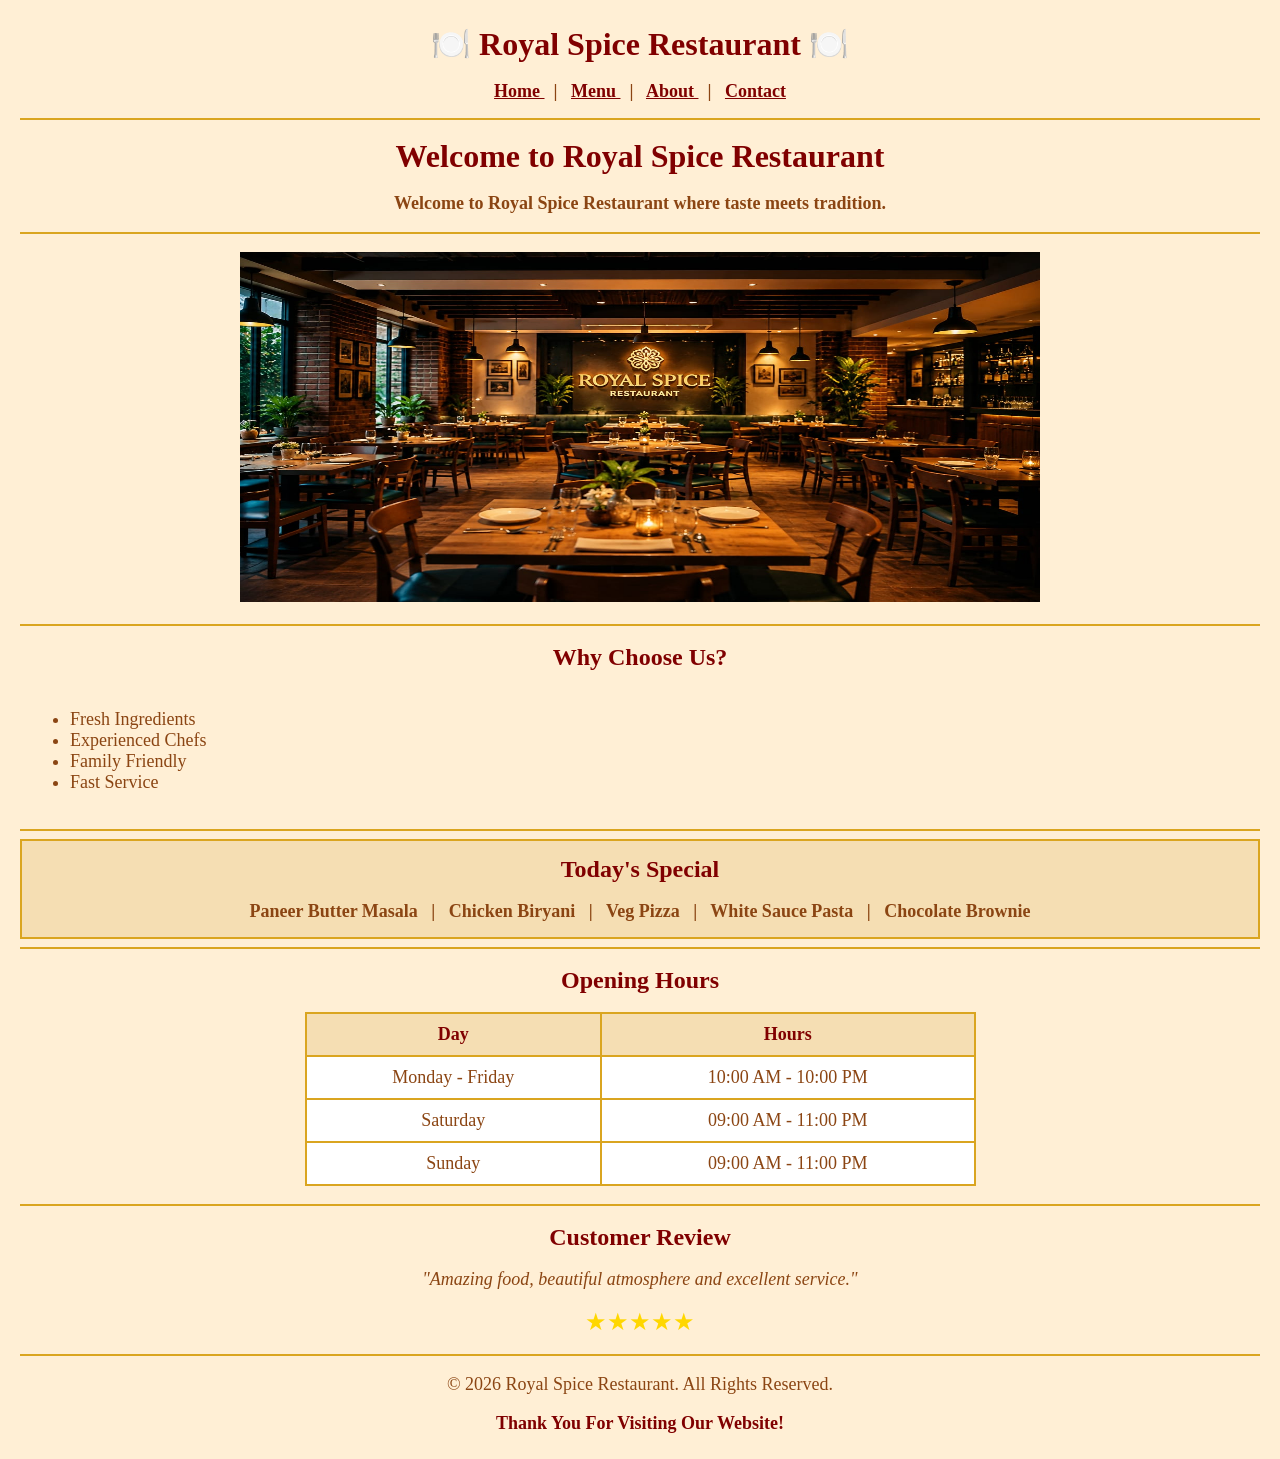
==== index.html @ e7db4981 "Completed the Website Using HTML only" ====
<!doctype html>
<html lang="en">

<head>
    <meta charset="UTF-8" />
    <meta name="viewport" content="width=device-width, initial-scale=1.0" />
    <title>Royal Spice Restaurant | Home</title>
</head>

<body bgcolor="papayawhip" text="saddlebrown" link="maroon" vlink="darkred" alink="gold" leftmargin="20" topmargin="15">

    <!-- HEADER -->
    <header>
        <table width="100%" cellpadding="10" cellspacing="0" border="0">
            <tr>
                <td align="center">
                    <font face="Georgia" size="6" color="maroon">
                        <b> 🍽️ Royal Spice Restaurant 🍽️ </b>
                    </font>
                </td>
            </tr>
        </table>
    </header>

    <!-- NAVBAR -->
    <nav>
        <table width="100%" cellpadding="8" cellspacing="0" border="0">
            <tr>
                <td align="center">
                    <font face="Georgia" size="4">
                        <b>
                            <a href="index.html"> Home </a>&nbsp; | &nbsp;
                            <a href="menu.html"> Menu </a>&nbsp; | &nbsp;
                            <a href="about.html"> About </a>&nbsp; | &nbsp;
                            <a href="contact.html"> Contact </a>
                        </b>
                    </font>
                </td>
            </tr>
        </table>
    </nav>

    <hr color="goldenrod" size="2" />

    <main>
        <!-- WELCOME SECTION -->
        <section>
            <table width="100%" cellpadding="10" cellspacing="0" border="0">
                <tr>
                    <td align="center">
                        <font face="Georgia" size="6" color="maroon">
                            <b> Welcome to Royal Spice Restaurant </b>
                        </font>

                        <br /><br />

                        <font face="Georgia" size="4" color="saddlebrown">
                            <b> Welcome to Royal Spice Restaurant where taste meets tradition. </b>
                        </font>
                    </td>
                </tr>
            </table>
        </section>

        <hr color="goldenrod" size="2" />

        <!-- RESTAURANT IMAGE -->
        <section>
            <table width="100%" cellpadding="10" cellspacing="0" border="0">
                <tr>
                    <td align="center">
                        <img src="images/Restaurant.jpg.jpeg" alt="Royal Spice Restaurant Interior" width="800"
                            height="350" />
                    </td>
                </tr>
            </table>
        </section>

        <hr color="goldenrod" size="2" />

        <!-- WHY CHOOSE US SECTION -->
        <section>
            <table width="100%" cellpadding="10" cellspacing="0" border="0">
                <tr>
                    <td align="center">
                        <font face="Georgia" size="5" color="maroon">
                            <b> Why Choose Us? </b>
                        </font>
                    </td>
                </tr>

                <tr>
                    <td align="center">
                        <font face="Georgia" size="4" color="saddlebrown">
                            <ul align="left">
                                <li>Fresh Ingredients</li>
                                <li>Experienced Chefs</li>
                                <li>Family Friendly</li>
                                <li>Fast Service</li>
                            </ul>
                        </font>
                    </td>
                </tr>
            </table>
        </section>

        <hr color="goldenrod" size="2" />

        <!-- TODAY'S SPECIAL SECTION -->
        <section>
            <table bgcolor="wheat" bordercolor="goldenrod" width="100%" cellpadding="15" cellspacing="0" border="1">
                <tr>
                    <td align="center">
                        <font face="Georgia" size="5" color="maroon">
                            <b> Today's Special </b>
                        </font>
                        <br /><br />
                        <font face="Georgia" size="4" color="saddlebrown">
                            <b>
                                Paneer Butter Masala &nbsp; | &nbsp;
                                Chicken Biryani &nbsp; | &nbsp;
                                Veg Pizza &nbsp; | &nbsp;
                                White Sauce Pasta &nbsp; | &nbsp;
                                Chocolate Brownie
                            </b>
                        </font>
                    </td>
                </tr>
            </table>
        </section>

        <hr color="goldenrod" size="2" />

        <!-- OPENING HOURS SECTION -->
        <section>
            <table width="100%" cellpadding="10" cellspacing="0" border="0">
                <tr>
                    <td align="center">
                        <font face="Georgia" size="5" color="maroon">
                            <b> Opening Hours </b>
                        </font>

                        <br /><br />

                        <table width="55%" border="1" cellpadding="10" cellspacing="0" align="center"
                            bordercolor="goldenrod" bgcolor="white">
                            <tr bgcolor="wheat">
                                <th>
                                    <font face="Georgia" size="4" color="maroon"> Day </font>
                                </th>
                                <th>
                                    <font face="Georgia" size="4" color="maroon"> Hours </font>
                                </th>
                            </tr>

                            <tr>
                                <td align="center">
                                    <font face="Georgia" size="4" color="saddlebrown"> Monday - Friday </font>
                                </td>
                                <td align="center">
                                    <font face="Georgia" size="4" color="saddlebrown"> 10:00 AM - 10:00 PM </font>
                                </td>
                            </tr>

                            <tr>
                                <td align="center">
                                    <font face="Georgia" size="4" color="saddlebrown"> Saturday </font>
                                </td>
                                <td align="center">
                                    <font face="Georgia" size="4" color="saddlebrown"> 09:00 AM - 11:00 PM </font>
                                </td>
                            </tr>

                            <tr>
                                <td align="center">
                                    <font face="Georgia" size="4" color="saddlebrown"> Sunday </font>
                                </td>
                                <td align="center">
                                    <font face="Georgia" size="4" color="saddlebrown"> 09:00 AM - 11:00 PM </font>
                                </td>
                            </tr>
                        </table>
                    </td>
                </tr>
            </table>
        </section>

        <hr color="goldenrod" size="2" />

        <!-- CUSTOMER REVIEW SECTION -->
        <section>
            <table width="100%" cellpadding="10" cellspacing="0" border="0">
                <tr>
                    <td align="center">
                        <font face="Georgia" size="5" color="maroon">
                            <b> Customer Review </b>
                        </font>

                        <br /><br />

                        <font face="Georgia" size="4" color="saddlebrown">
                            <i> "Amazing food, beautiful atmosphere and excellent service." </i>
                        </font>

                        <br /><br />

                        <font size="5" color="gold"> ★★★★★ </font>
                    </td>
                </tr>
            </table>
        </section>
    </main>

    <hr color="goldenrod" size="2" />

    <!-- FOOTER -->
    <footer>
        <table width="100%" cellpadding="10" cellspacing="0" border="0">
            <tr>
                <td align="center">
                    <font face="Georgia" size="4" color="saddlebrown">
                        © 2026 Royal Spice Restaurant. All Rights Reserved.
                    </font>

                    <br /><br />

                    <font face="Georgia" size="4" color="maroon">
                        <b> Thank You For Visiting Our Website! </b>
                    </font>
                </td>
            </tr>
        </table>
    </footer>
</body>

</html>
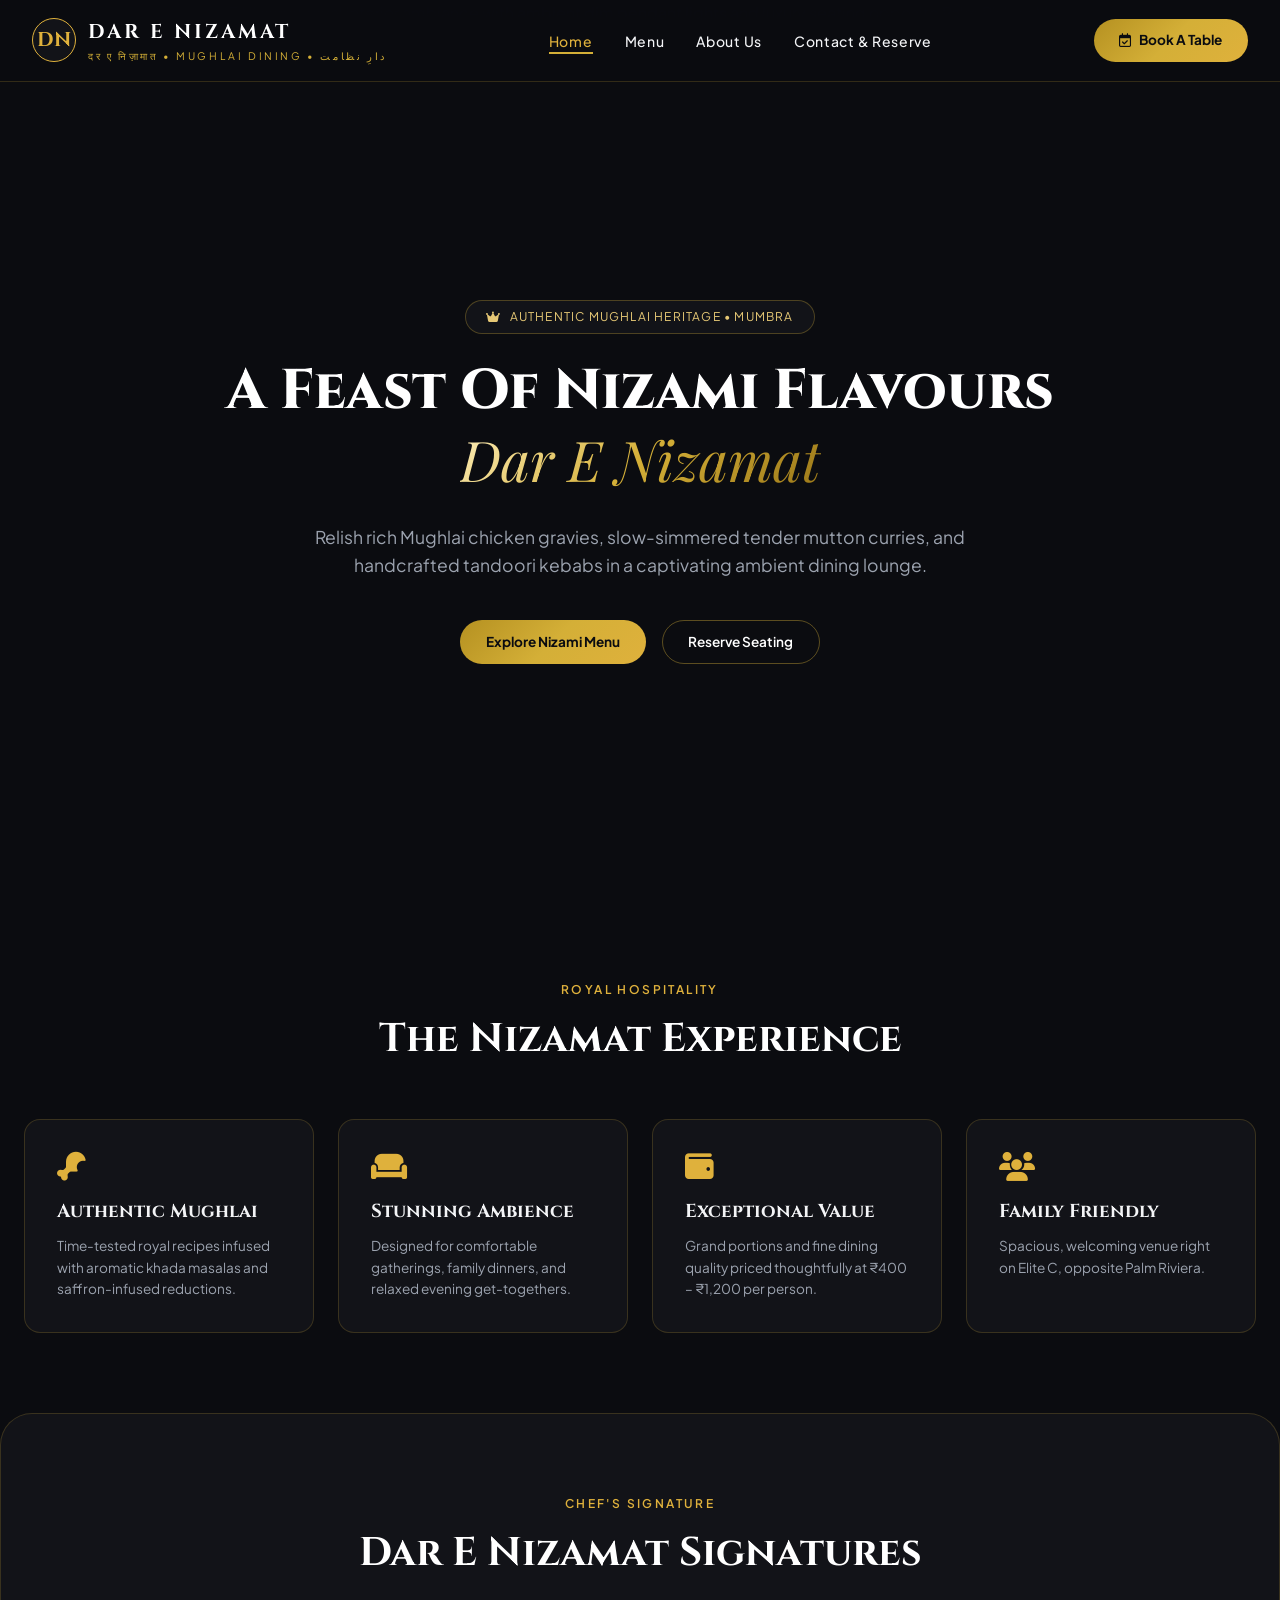
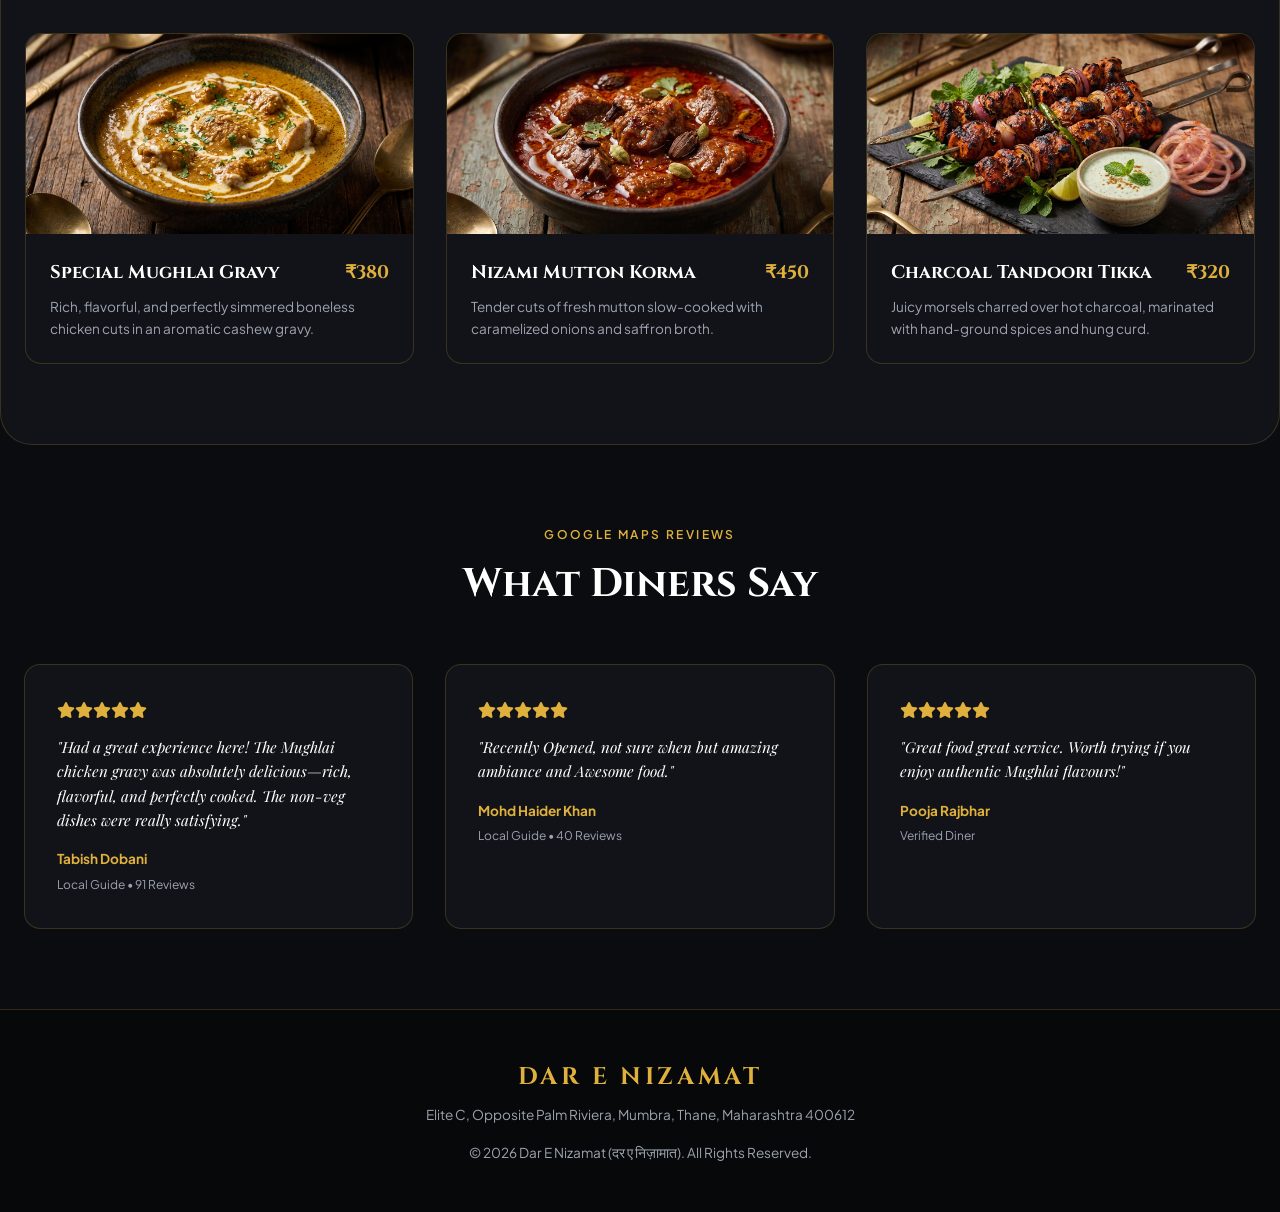
==== commit 0d769255: "Added CSS and Updated all the html codes" ====
--- a/index.html
+++ b/index.html
@@ -1,236 +1,216 @@
-<!doctype html>
+<!DOCTYPE html>
 <html lang="en">
 
 <head>
-    <meta charset="UTF-8" />
-    <meta name="viewport" content="width=device-width, initial-scale=1.0" />
-    <title>Royal Spice Restaurant | Home</title>
+    <meta charset="UTF-8">
+    <meta name="viewport" content="width=device-width, initial-scale=1.0">
+    <title>Dar E Nizamat | Authentic Mughlai Dining & Lounge</title>
+
+    <!-- Google Fonts -->
+    <link rel="preconnect" href="https://fonts.googleapis.com">
+    <link rel="preconnect" href="https://fonts.gstatic.com" crossorigin>
+    <link
+        href="https://fonts.googleapis.com/css2?family=Cinzel:wght@400;600;700;800&family=Playfair+Display:ital,wght@0,400;0,600;0,700;1,400&family=Plus+Jakarta+Sans:wght@300;400;500;600;700&display=swap"
+        rel="stylesheet">
+
+    <!-- FontAwesome Icons -->
+    <link rel="stylesheet" href="https://cdnjs.cloudflare.com/ajax/libs/font-awesome/6.5.1/css/all.min.css">
+
+    <!-- Custom CSS -->
+    <link rel="stylesheet" href="style.css">
 </head>
 
-<body bgcolor="papayawhip" text="saddlebrown" link="maroon" vlink="darkred" alink="gold" leftmargin="20" topmargin="15">
-
-    <!-- HEADER -->
-    <header>
-        <table width="100%" cellpadding="10" cellspacing="0" border="0">
-            <tr>
-                <td align="center">
-                    <font face="Georgia" size="6" color="maroon">
-                        <b> 🍽️ Royal Spice Restaurant 🍽️ </b>
-                    </font>
-                </td>
-            </tr>
-        </table>
+<body>
+
+    <!-- Header Navigation -->
+    <header class="navbar">
+        <div class="nav-container">
+            <a href="index.html" class="brand-logo">
+                <div class="logo-badge">DN</div>
+                <div class="brand-text">
+                    <h1>DAR E NIZAMAT</h1>
+                    <span>दर ए निज़ामात • Mughlai Dining • دارِ نظامت</span>
+                </div>
+            </a>
+            <ul class="nav-links">
+                <li><a href="index.html" class="active">Home</a></li>
+                <li><a href="menu.html">Menu</a></li>
+                <li><a href="about.html">About Us</a></li>
+                <li><a href="contact.html">Contact & Reserve</a></li>
+            </ul>
+            <div class="nav-cta">
+                <a href="contact.html" class="btn-gold"><i class="fa-regular fa-calendar-check"></i> Book A Table</a>
+            </div>
+        </div>
     </header>
 
-    <!-- NAVBAR -->
-    <nav>
-        <table width="100%" cellpadding="8" cellspacing="0" border="0">
-            <tr>
-                <td align="center">
-                    <font face="Georgia" size="4">
-                        <b>
-                            <a href="index.html"> Home </a>&nbsp; | &nbsp;
-                            <a href="menu.html"> Menu </a>&nbsp; | &nbsp;
-                            <a href="about.html"> About </a>&nbsp; | &nbsp;
-                            <a href="contact.html"> Contact </a>
-                        </b>
-                    </font>
-                </td>
-            </tr>
-        </table>
-    </nav>
-
-    <hr color="goldenrod" size="2" />
-
-    <main>
-        <!-- WELCOME SECTION -->
-        <section>
-            <table width="100%" cellpadding="10" cellspacing="0" border="0">
-                <tr>
-                    <td align="center">
-                        <font face="Georgia" size="6" color="maroon">
-                            <b> Welcome to Royal Spice Restaurant </b>
-                        </font>
-
-                        <br /><br />
-
-                        <font face="Georgia" size="4" color="saddlebrown">
-                            <b> Welcome to Royal Spice Restaurant where taste meets tradition. </b>
-                        </font>
-                    </td>
-                </tr>
-            </table>
-        </section>
-
-        <hr color="goldenrod" size="2" />
-
-        <!-- RESTAURANT IMAGE -->
-        <section>
-            <table width="100%" cellpadding="10" cellspacing="0" border="0">
-                <tr>
-                    <td align="center">
-                        <img src="images/Restaurant.jpg.jpeg" alt="Royal Spice Restaurant Interior" width="800"
-                            height="350" />
-                    </td>
-                </tr>
-            </table>
-        </section>
-
-        <hr color="goldenrod" size="2" />
-
-        <!-- WHY CHOOSE US SECTION -->
-        <section>
-            <table width="100%" cellpadding="10" cellspacing="0" border="0">
-                <tr>
-                    <td align="center">
-                        <font face="Georgia" size="5" color="maroon">
-                            <b> Why Choose Us? </b>
-                        </font>
-                    </td>
-                </tr>
-
-                <tr>
-                    <td align="center">
-                        <font face="Georgia" size="4" color="saddlebrown">
-                            <ul align="left">
-                                <li>Fresh Ingredients</li>
-                                <li>Experienced Chefs</li>
-                                <li>Family Friendly</li>
-                                <li>Fast Service</li>
-                            </ul>
-                        </font>
-                    </td>
-                </tr>
-            </table>
-        </section>
-
-        <hr color="goldenrod" size="2" />
-
-        <!-- TODAY'S SPECIAL SECTION -->
-        <section>
-            <table bgcolor="wheat" bordercolor="goldenrod" width="100%" cellpadding="15" cellspacing="0" border="1">
-                <tr>
-                    <td align="center">
-                        <font face="Georgia" size="5" color="maroon">
-                            <b> Today's Special </b>
-                        </font>
-                        <br /><br />
-                        <font face="Georgia" size="4" color="saddlebrown">
-                            <b>
-                                Paneer Butter Masala &nbsp; | &nbsp;
-                                Chicken Biryani &nbsp; | &nbsp;
-                                Veg Pizza &nbsp; | &nbsp;
-                                White Sauce Pasta &nbsp; | &nbsp;
-                                Chocolate Brownie
-                            </b>
-                        </font>
-                    </td>
-                </tr>
-            </table>
-        </section>
-
-        <hr color="goldenrod" size="2" />
-
-        <!-- OPENING HOURS SECTION -->
-        <section>
-            <table width="100%" cellpadding="10" cellspacing="0" border="0">
-                <tr>
-                    <td align="center">
-                        <font face="Georgia" size="5" color="maroon">
-                            <b> Opening Hours </b>
-                        </font>
-
-                        <br /><br />
-
-                        <table width="55%" border="1" cellpadding="10" cellspacing="0" align="center"
-                            bordercolor="goldenrod" bgcolor="white">
-                            <tr bgcolor="wheat">
-                                <th>
-                                    <font face="Georgia" size="4" color="maroon"> Day </font>
-                                </th>
-                                <th>
-                                    <font face="Georgia" size="4" color="maroon"> Hours </font>
-                                </th>
-                            </tr>
-
-                            <tr>
-                                <td align="center">
-                                    <font face="Georgia" size="4" color="saddlebrown"> Monday - Friday </font>
-                                </td>
-                                <td align="center">
-                                    <font face="Georgia" size="4" color="saddlebrown"> 10:00 AM - 10:00 PM </font>
-                                </td>
-                            </tr>
-
-                            <tr>
-                                <td align="center">
-                                    <font face="Georgia" size="4" color="saddlebrown"> Saturday </font>
-                                </td>
-                                <td align="center">
-                                    <font face="Georgia" size="4" color="saddlebrown"> 09:00 AM - 11:00 PM </font>
-                                </td>
-                            </tr>
-
-                            <tr>
-                                <td align="center">
-                                    <font face="Georgia" size="4" color="saddlebrown"> Sunday </font>
-                                </td>
-                                <td align="center">
-                                    <font face="Georgia" size="4" color="saddlebrown"> 09:00 AM - 11:00 PM </font>
-                                </td>
-                            </tr>
-                        </table>
-                    </td>
-                </tr>
-            </table>
-        </section>
-
-        <hr color="goldenrod" size="2" />
-
-        <!-- CUSTOMER REVIEW SECTION -->
-        <section>
-            <table width="100%" cellpadding="10" cellspacing="0" border="0">
-                <tr>
-                    <td align="center">
-                        <font face="Georgia" size="5" color="maroon">
-                            <b> Customer Review </b>
-                        </font>
-
-                        <br /><br />
-
-                        <font face="Georgia" size="4" color="saddlebrown">
-                            <i> "Amazing food, beautiful atmosphere and excellent service." </i>
-                        </font>
-
-                        <br /><br />
-
-                        <font size="5" color="gold"> ★★★★★ </font>
-                    </td>
-                </tr>
-            </table>
-        </section>
-    </main>
-
-    <hr color="goldenrod" size="2" />
-
-    <!-- FOOTER -->
+    <!-- Hero Section -->
+    <section class="hero">
+        <img src="https://images.unsplash.com/photo-1517248135467-4c7edcad34c4?q=80&w=1920"
+            alt="Dar E Nizamat royal interior ambiance with ambient dim pendant lights and luxury seating opposite Palm Riviera Mumbra"
+            class="hero-bg">
+        <div class="hero-overlay"></div>
+        <div class="hero-content">
+            <div class="hero-badge">
+                <i class="fa-solid fa-crown"></i> Authentic Mughlai Heritage • Mumbra
+            </div>
+            <h1 class="hero-title">A Feast Of Nizami Flavours <br><span class="gold-gradient-text font-serif-italic">Dar
+                    E Nizamat</span></h1>
+            <p class="hero-subtitle">Relish rich Mughlai chicken gravies, slow-simmered tender mutton curries, and
+                handcrafted tandoori kebabs in a captivating ambient dining lounge.</p>
+            <div class="hero-cta-group">
+                <a href="menu.html" class="btn-gold">Explore Nizami Menu</a>
+                <a href="contact.html" class="btn-outline">Reserve Seating</a>
+            </div>
+        </div>
+    </section>
+
+    <!-- Why Choose Us -->
+    <section class="section">
+        <div class="section-title-wrap">
+            <span class="section-tag">Royal Hospitality</span>
+            <h2 class="section-heading">The Nizamat Experience</h2>
+        </div>
+        <div class="grid-4">
+            <div class="glass-card">
+                <i class="fa-solid fa-drumstick-bite"
+                    style="color: #dfb13c; font-size: 1.8rem; margin-bottom: 1rem;"></i>
+                <h3 style="font-family: 'Cinzel', serif; margin-bottom: 0.5rem;">Authentic Mughlai</h3>
+                <p style="color: #9ca3af; font-size: 0.85rem;">Time-tested royal recipes infused with aromatic khada
+                    masalas and saffron-infused reductions.</p>
+            </div>
+            <div class="glass-card">
+                <i class="fa-solid fa-couch" style="color: #dfb13c; font-size: 1.8rem; margin-bottom: 1rem;"></i>
+                <h3 style="font-family: 'Cinzel', serif; margin-bottom: 0.5rem;">Stunning Ambience</h3>
+                <p style="color: #9ca3af; font-size: 0.85rem;">Designed for comfortable gatherings, family dinners, and
+                    relaxed evening get-togethers.</p>
+            </div>
+            <div class="glass-card">
+                <i class="fa-solid fa-wallet" style="color: #dfb13c; font-size: 1.8rem; margin-bottom: 1rem;"></i>
+                <h3 style="font-family: 'Cinzel', serif; margin-bottom: 0.5rem;">Exceptional Value</h3>
+                <p style="color: #9ca3af; font-size: 0.85rem;">Grand portions and fine dining quality priced
+                    thoughtfully at ₹400 – ₹1,200 per person.</p>
+            </div>
+            <div class="glass-card">
+                <i class="fa-solid fa-users" style="color: #dfb13c; font-size: 1.8rem; margin-bottom: 1rem;"></i>
+                <h3 style="font-family: 'Cinzel', serif; margin-bottom: 0.5rem;">Family Friendly</h3>
+                <p style="color: #9ca3af; font-size: 0.85rem;">Spacious, welcoming venue right on Elite C, opposite Palm
+                    Riviera.</p>
+            </div>
+        </div>
+    </section>
+
+    <!-- Specials / Signature Mughlai -->
+    <section class="section" style="background: #121318; border-radius: 2rem; border: 1px solid rgba(212,175,55,0.2);">
+        <div class="section-title-wrap">
+            <span class="section-tag">Chef's Signature</span>
+            <h2 class="section-heading">Dar E Nizamat Signatures</h2>
+        </div>
+        <div class="grid-3">
+            <div class="menu-card">
+                <div class="menu-img-wrap">
+                    <img src="images/MughalaiGravy.png"
+                        alt="Nizami Mughlai chicken gravy cooked in thick velvety spiced cashew sauce garnished with coriander and cream swirls">
+                </div>
+                <div class="menu-content">
+                    <div class="menu-header">
+                        <h4 class="dish-title">Special Mughlai Gravy</h4>
+                        <span class="dish-price">₹380</span>
+                    </div>
+                    <p class="dish-desc">Rich, flavorful, and perfectly simmered boneless chicken cuts in an aromatic
+                        cashew gravy.</p>
+                </div>
+            </div>
+            <div class="menu-card">
+                <div class="menu-img-wrap">
+                    <img src="images/NizamiMuttonKorma.png"
+                        alt="Slow-braised Mutton Rogan Josh simmering in rich red spiced gravy with fragrant whole cloves and cardamom">
+                </div>
+                <div class="menu-content">
+                    <div class="menu-header">
+                        <h4 class="dish-title">Nizami Mutton Korma</h4>
+                        <span class="dish-price">₹450</span>
+                    </div>
+                    <p class="dish-desc">Tender cuts of fresh mutton slow-cooked with caramelized onions and saffron
+                        broth.</p>
+                </div>
+            </div>
+            <div class="menu-card">
+                <div class="menu-img-wrap">
+                    <img src="images/CHarCoalChickenTikka.png"
+                        alt="Smoked tandoori chicken tikka skewers char-grilled on coal embers with mint dip and sliced lime onions">
+                </div>
+                <div class="menu-content">
+                    <div class="menu-header">
+                        <h4 class="dish-title">Charcoal Tandoori Tikka</h4>
+                        <span class="dish-price">₹320</span>
+                    </div>
+                    <p class="dish-desc">Juicy morsels charred over hot charcoal, marinated with hand-ground spices and
+                        hung curd.</p>
+                </div>
+            </div>
+        </div>
+    </section>
+
+    <!-- Real Google Reviews Section -->
+    <section class="section">
+        <div class="section-title-wrap">
+            <span class="section-tag">Google Maps Reviews</span>
+            <h2 class="section-heading">What Diners Say</h2>
+        </div>
+        <div class="grid-3">
+            <div class="glass-card">
+                <div style="color: #dfb13c; margin-bottom: 0.75rem;">
+                    <i class="fa-solid fa-star"></i><i class="fa-solid fa-star"></i><i class="fa-solid fa-star"></i><i
+                        class="fa-solid fa-star"></i><i class="fa-solid fa-star"></i>
+                </div>
+                <blockquote
+                    style="font-family: 'Playfair Display', serif; font-style: italic; color: #ffffff; font-size: 0.95rem; margin-bottom: 1rem;">
+                    "Had a great experience here! The Mughlai chicken gravy was absolutely delicious—rich, flavorful,
+                    and perfectly cooked. The non-veg dishes were really satisfying."
+                </blockquote>
+                <strong style="color: #dfb13c; font-size: 0.85rem; display: block;">Tabish Dobani</strong>
+                <span style="color: #9ca3af; font-size: 0.75rem;">Local Guide • 91 Reviews</span>
+            </div>
+
+            <div class="glass-card">
+                <div style="color: #dfb13c; margin-bottom: 0.75rem;">
+                    <i class="fa-solid fa-star"></i><i class="fa-solid fa-star"></i><i class="fa-solid fa-star"></i><i
+                        class="fa-solid fa-star"></i><i class="fa-solid fa-star"></i>
+                </div>
+                <blockquote
+                    style="font-family: 'Playfair Display', serif; font-style: italic; color: #ffffff; font-size: 0.95rem; margin-bottom: 1rem;">
+                    "Recently Opened, not sure when but amazing ambiance and Awesome food."
+                </blockquote>
+                <strong style="color: #dfb13c; font-size: 0.85rem; display: block;">Mohd Haider Khan</strong>
+                <span style="color: #9ca3af; font-size: 0.75rem;">Local Guide • 40 Reviews</span>
+            </div>
+
+            <div class="glass-card">
+                <div style="color: #dfb13c; margin-bottom: 0.75rem;">
+                    <i class="fa-solid fa-star"></i><i class="fa-solid fa-star"></i><i class="fa-solid fa-star"></i><i
+                        class="fa-solid fa-star"></i><i class="fa-solid fa-star"></i>
+                </div>
+                <blockquote
+                    style="font-family: 'Playfair Display', serif; font-style: italic; color: #ffffff; font-size: 0.95rem; margin-bottom: 1rem;">
+                    "Great food great service. Worth trying if you enjoy authentic Mughlai flavours!"
+                </blockquote>
+                <strong style="color: #dfb13c; font-size: 0.85rem; display: block;">Pooja Rajbhar</strong>
+                <span style="color: #9ca3af; font-size: 0.75rem;">Verified Diner</span>
+            </div>
+        </div>
+    </section>
+
+    <!-- Footer -->
     <footer>
-        <table width="100%" cellpadding="10" cellspacing="0" border="0">
-            <tr>
-                <td align="center">
-                    <font face="Georgia" size="4" color="saddlebrown">
-                        © 2026 Royal Spice Restaurant. All Rights Reserved.
-                    </font>
-
-                    <br /><br />
-
-                    <font face="Georgia" size="4" color="maroon">
-                        <b> Thank You For Visiting Our Website! </b>
-                    </font>
-                </td>
-            </tr>
-        </table>
+        <div class="footer-content">
+            <h2 style="font-family: 'Cinzel', serif; color: #dfb13c; letter-spacing: 0.15em;">DAR E NIZAMAT</h2>
+            <p style="color: #9ca3af; font-size: 0.85rem; margin-top: 0.5rem;">Elite C, Opposite Palm Riviera, Mumbra,
+                Thane, Maharashtra 400612</p>
+            <p class="footer-copy">© 2026 Dar E Nizamat (दर ए निज़ामात). All Rights Reserved.</p>
+        </div>
     </footer>
+
 </body>
 
 </html>
--- a/style.css
+++ b/style.css
@@ -0,0 +1,518 @@
+* {
+  box-sizing: border-box;
+  margin: 0;
+  padding: 0;
+}
+
+html {
+  scroll-behavior: smooth;
+  font-family: "Plus Jakarta Sans", sans-serif;
+  background-color: #0b0c10;
+  color: #f3f4f6;
+}
+
+body {
+  line-height: 1.6;
+  overflow-x: hidden;
+}
+
+/* Custom Scrollbar */
+::-webkit-scrollbar {
+  width: 8px;
+}
+::-webkit-scrollbar-track {
+  background: #0b0c10;
+}
+::-webkit-scrollbar-thumb {
+  background: #262933;
+  border-radius: 4px;
+}
+::-webkit-scrollbar-thumb:hover {
+  background: #d4af37;
+}
+
+/* Text Utilities */
+.gold-gradient-text {
+  background: linear-gradient(135deg, #fff0bd 0%, #d4af37 50%, #9a7718 100%);
+  -webkit-background-clip: text;
+  -webkit-text-fill-color: transparent;
+}
+
+.font-serif-italic {
+  font-family: "Playfair Display", serif;
+  font-style: italic;
+  font-weight: normal;
+}
+
+/* Navigation Bar */
+.navbar {
+  position: fixed;
+  top: 0;
+  left: 0;
+  right: 0;
+  z-index: 100;
+  background: rgba(11, 12, 16, 0.9);
+  backdrop-filter: blur(12px);
+  border-bottom: 1px solid rgba(212, 175, 55, 0.2);
+  padding: 1rem 2rem;
+}
+
+.nav-container {
+  max-width: 1280px;
+  margin: 0 auto;
+  display: flex;
+  justify-content: space-between;
+  align-items: center;
+}
+
+.brand-logo {
+  display: flex;
+  align-items: center;
+  gap: 0.75rem;
+  text-decoration: none;
+}
+
+.logo-badge {
+  width: 44px;
+  height: 44px;
+  border-radius: 50%;
+  border: 1px solid #dfb13c;
+  display: flex;
+  align-items: center;
+  justify-content: center;
+  background: #121318;
+  font-family: "Cinzel", serif;
+  color: #dfb13c;
+  font-size: 1.25rem;
+  font-weight: 700;
+}
+
+.brand-text h1 {
+  font-family: "Cinzel", serif;
+  font-size: 1.25rem;
+  letter-spacing: 0.15em;
+  color: #ffffff;
+}
+
+.brand-text span {
+  font-size: 0.65rem;
+  letter-spacing: 0.25em;
+  color: #d4af37;
+  text-transform: uppercase;
+  display: block;
+}
+
+.nav-links {
+  display: flex;
+  gap: 2rem;
+  list-style: none;
+}
+
+.nav-links a {
+  color: #f3f4f6;
+  text-decoration: none;
+  font-size: 0.875rem;
+  font-weight: 500;
+  letter-spacing: 0.05em;
+  transition: 0.3s ease;
+  position: relative;
+  padding: 0.25rem 0;
+}
+
+.nav-links a:hover,
+.nav-links a.active {
+  color: #dfb13c;
+}
+
+.nav-links a::after {
+  content: "";
+  position: absolute;
+  bottom: 0;
+  left: 0;
+  width: 0;
+  height: 2px;
+  background: #d4af37;
+  transition: 0.3s ease;
+}
+
+.nav-links a:hover::after,
+.nav-links a.active::after {
+  width: 100%;
+}
+
+/* Buttons */
+.btn-gold {
+  background: linear-gradient(135deg, #b59121, #d4af37, #dfb13c);
+  color: #0b0c10;
+  padding: 0.65rem 1.6rem;
+  border-radius: 50px;
+  font-weight: 700;
+  font-size: 0.85rem;
+  text-decoration: none;
+  display: inline-flex;
+  align-items: center;
+  gap: 0.5rem;
+  border: none;
+  cursor: pointer;
+  transition: 0.3s ease;
+}
+
+.btn-gold:hover {
+  transform: translateY(-2px);
+  box-shadow: 0 4px 15px rgba(212, 175, 55, 0.4);
+}
+
+.btn-outline {
+  background: transparent;
+  color: #ffffff;
+  padding: 0.65rem 1.6rem;
+  border-radius: 50px;
+  font-weight: 600;
+  font-size: 0.85rem;
+  text-decoration: none;
+  border: 1px solid rgba(212, 175, 55, 0.4);
+  transition: 0.3s ease;
+}
+
+.btn-outline:hover {
+  border-color: #dfb13c;
+  color: #e6c875;
+  background: rgba(212, 175, 55, 0.05);
+}
+
+/* Glass Panels & Cards */
+.glass-card {
+  background: #121318;
+  border: 1px solid rgba(212, 175, 55, 0.2);
+  border-radius: 1rem;
+  padding: 2rem;
+  transition: 0.3s ease;
+}
+
+.glass-card:hover {
+  border-color: #d4af37;
+  transform: translateY(-4px);
+  box-shadow: 0 10px 20px rgba(0, 0, 0, 0.5);
+}
+
+/* Hero Section */
+.hero {
+  position: relative;
+  min-height: 100vh;
+  display: flex;
+  align-items: center;
+  justify-content: center;
+  padding: 8rem 1.5rem 4rem;
+  overflow: hidden;
+  text-align: center;
+}
+
+.hero-bg {
+  position: absolute;
+  top: 0;
+  left: 0;
+  width: 100%;
+  height: 100%;
+  object-fit: cover;
+  z-index: -2;
+  filter: brightness(0.45);
+}
+
+.hero-overlay {
+  position: absolute;
+  inset: 0;
+  background: radial-gradient(
+    circle at center,
+    rgba(11, 12, 16, 0.4) 0%,
+    rgba(11, 12, 16, 0.85) 75%,
+    #0b0c10 100%
+  );
+  z-index: -1;
+}
+
+.hero-content {
+  max-width: 900px;
+  animation: fadeIn 1s ease-out;
+}
+
+.hero-badge {
+  display: inline-flex;
+  align-items: center;
+  gap: 0.5rem;
+  padding: 0.4rem 1.25rem;
+  border-radius: 50px;
+  background: #121318;
+  border: 1px solid rgba(212, 175, 55, 0.3);
+  font-size: 0.75rem;
+  letter-spacing: 0.1em;
+  color: #e6c875;
+  text-transform: uppercase;
+  margin-bottom: 1.5rem;
+}
+
+.hero-title {
+  font-family: "Cinzel", serif;
+  font-size: 3.5rem;
+  font-weight: 800;
+  line-height: 1.2;
+  margin-bottom: 1.5rem;
+  color: #ffffff;
+}
+
+.hero-subtitle {
+  font-size: 1.1rem;
+  color: #9ca3af;
+  max-width: 650px;
+  margin: 0 auto 2.5rem;
+}
+
+.hero-cta-group {
+  display: flex;
+  gap: 1rem;
+  justify-content: center;
+  flex-wrap: wrap;
+}
+
+/* Sections */
+.section {
+  padding: 5rem 1.5rem;
+  max-width: 1280px;
+  margin: 0 auto;
+}
+
+.section-title-wrap {
+  text-align: center;
+  margin-bottom: 3rem;
+}
+
+.section-tag {
+  font-size: 0.75rem;
+  text-transform: uppercase;
+  letter-spacing: 0.2em;
+  color: #dfb13c;
+  font-weight: 600;
+  display: block;
+  margin-bottom: 0.5rem;
+}
+
+.section-heading {
+  font-family: "Cinzel", serif;
+  font-size: 2.5rem;
+  color: #ffffff;
+}
+
+/* Layout Grids */
+.grid-2 {
+  display: grid;
+  grid-template-columns: repeat(2, 1fr);
+  gap: 2rem;
+  align-items: center;
+}
+
+.grid-3 {
+  display: grid;
+  grid-template-columns: repeat(3, 1fr);
+  gap: 2rem;
+}
+
+.grid-4 {
+  display: grid;
+  grid-template-columns: repeat(4, 1fr);
+  gap: 1.5rem;
+}
+
+/* Menu Card */
+.menu-card {
+  background: #121318;
+  border: 1px solid rgba(212, 175, 55, 0.2);
+  border-radius: 1rem;
+  overflow: hidden;
+  transition: 0.3s ease;
+  display: flex;
+  flex-direction: column;
+}
+
+.menu-card:hover {
+  transform: translateY(-5px);
+  border-color: #d4af37;
+  box-shadow: 0 8px 20px rgba(0, 0, 0, 0.6);
+}
+
+.menu-img-wrap {
+  width: 100%;
+  height: 200px;
+  overflow: hidden;
+}
+
+.menu-img-wrap img {
+  width: 100%;
+  height: 100%;
+  object-fit: cover;
+  transition: transform 0.5s ease;
+}
+
+.menu-card:hover .menu-img-wrap img {
+  transform: scale(1.08);
+}
+
+.menu-content {
+  padding: 1.5rem;
+  display: flex;
+  flex-direction: column;
+  flex-grow: 1;
+}
+
+.menu-header {
+  display: flex;
+  justify-content: space-between;
+  align-items: baseline;
+  margin-bottom: 0.5rem;
+}
+
+.dish-title {
+  font-family: "Cinzel", serif;
+  font-size: 1.15rem;
+  color: #ffffff;
+}
+
+.dish-price {
+  font-family: "Cinzel", serif;
+  font-size: 1.15rem;
+  font-weight: 700;
+  color: #dfb13c;
+}
+
+.dish-desc {
+  font-size: 0.85rem;
+  color: #9ca3af;
+}
+
+/* Tables */
+.hours-table {
+  width: 100%;
+  border-collapse: collapse;
+  margin-top: 1rem;
+}
+
+.hours-table th,
+.hours-table td {
+  padding: 0.85rem;
+  border-bottom: 1px solid rgba(255, 255, 255, 0.1);
+}
+
+.hours-table th {
+  font-family: "Cinzel", serif;
+  color: #dfb13c;
+  text-align: left;
+}
+
+.hours-table td {
+  color: #f3f4f6;
+}
+
+/* Forms */
+.form-group {
+  margin-bottom: 1.25rem;
+}
+
+.form-label {
+  display: block;
+  font-size: 0.8rem;
+  text-transform: uppercase;
+  color: #dfb13c;
+  margin-bottom: 0.5rem;
+}
+
+.form-input,
+.form-select,
+.form-textarea {
+  width: 100%;
+  background: #1a1c23;
+  border: 1px solid rgba(255, 255, 255, 0.15);
+  padding: 0.85rem 1rem;
+  border-radius: 0.5rem;
+  color: #ffffff;
+  font-family: "Plus Jakarta Sans", sans-serif;
+  font-size: 0.9rem;
+}
+
+.form-input:focus,
+.form-select:focus,
+.form-textarea:focus {
+  outline: none;
+  border-color: #d4af37;
+}
+
+/* Gallery Grid */
+.gallery-grid {
+  display: grid;
+  grid-template-columns: repeat(auto-fit, minmax(200px, 1fr));
+  gap: 1.25rem;
+}
+
+.gallery-item {
+  height: 200px;
+  border-radius: 0.5rem;
+  overflow: hidden;
+  border: 1px solid rgba(212, 175, 55, 0.2);
+}
+
+.gallery-item img {
+  width: 100%;
+  height: 100%;
+  object-fit: cover;
+  transition: transform 0.4s ease;
+}
+
+.gallery-item:hover img {
+  transform: scale(1.08);
+}
+
+/* Footer */
+footer {
+  background: #07080a;
+  border-top: 1px solid rgba(212, 175, 55, 0.2);
+  padding: 3rem 1.5rem;
+  text-align: center;
+}
+
+.footer-copy {
+  color: #9ca3af;
+  font-size: 0.85rem;
+  margin-top: 1rem;
+}
+
+/* Simple Fade In Animation */
+@keyframes fadeIn {
+  from {
+    opacity: 0;
+    transform: translateY(20px);
+  }
+  to {
+    opacity: 1;
+    transform: translateY(0);
+  }
+}
+
+/* Mobile Responsiveness */
+@media (max-width: 900px) {
+  .grid-4,
+  .grid-3 {
+    grid-template-columns: repeat(2, 1fr);
+  }
+}
+
+@media (max-width: 650px) {
+  .grid-2,
+  .grid-3,
+  .grid-4 {
+    grid-template-columns: 1fr;
+  }
+  .nav-links,
+  .nav-cta {
+    display: none;
+  }
+  .hero-title {
+    font-size: 2.2rem;
+  }
+}
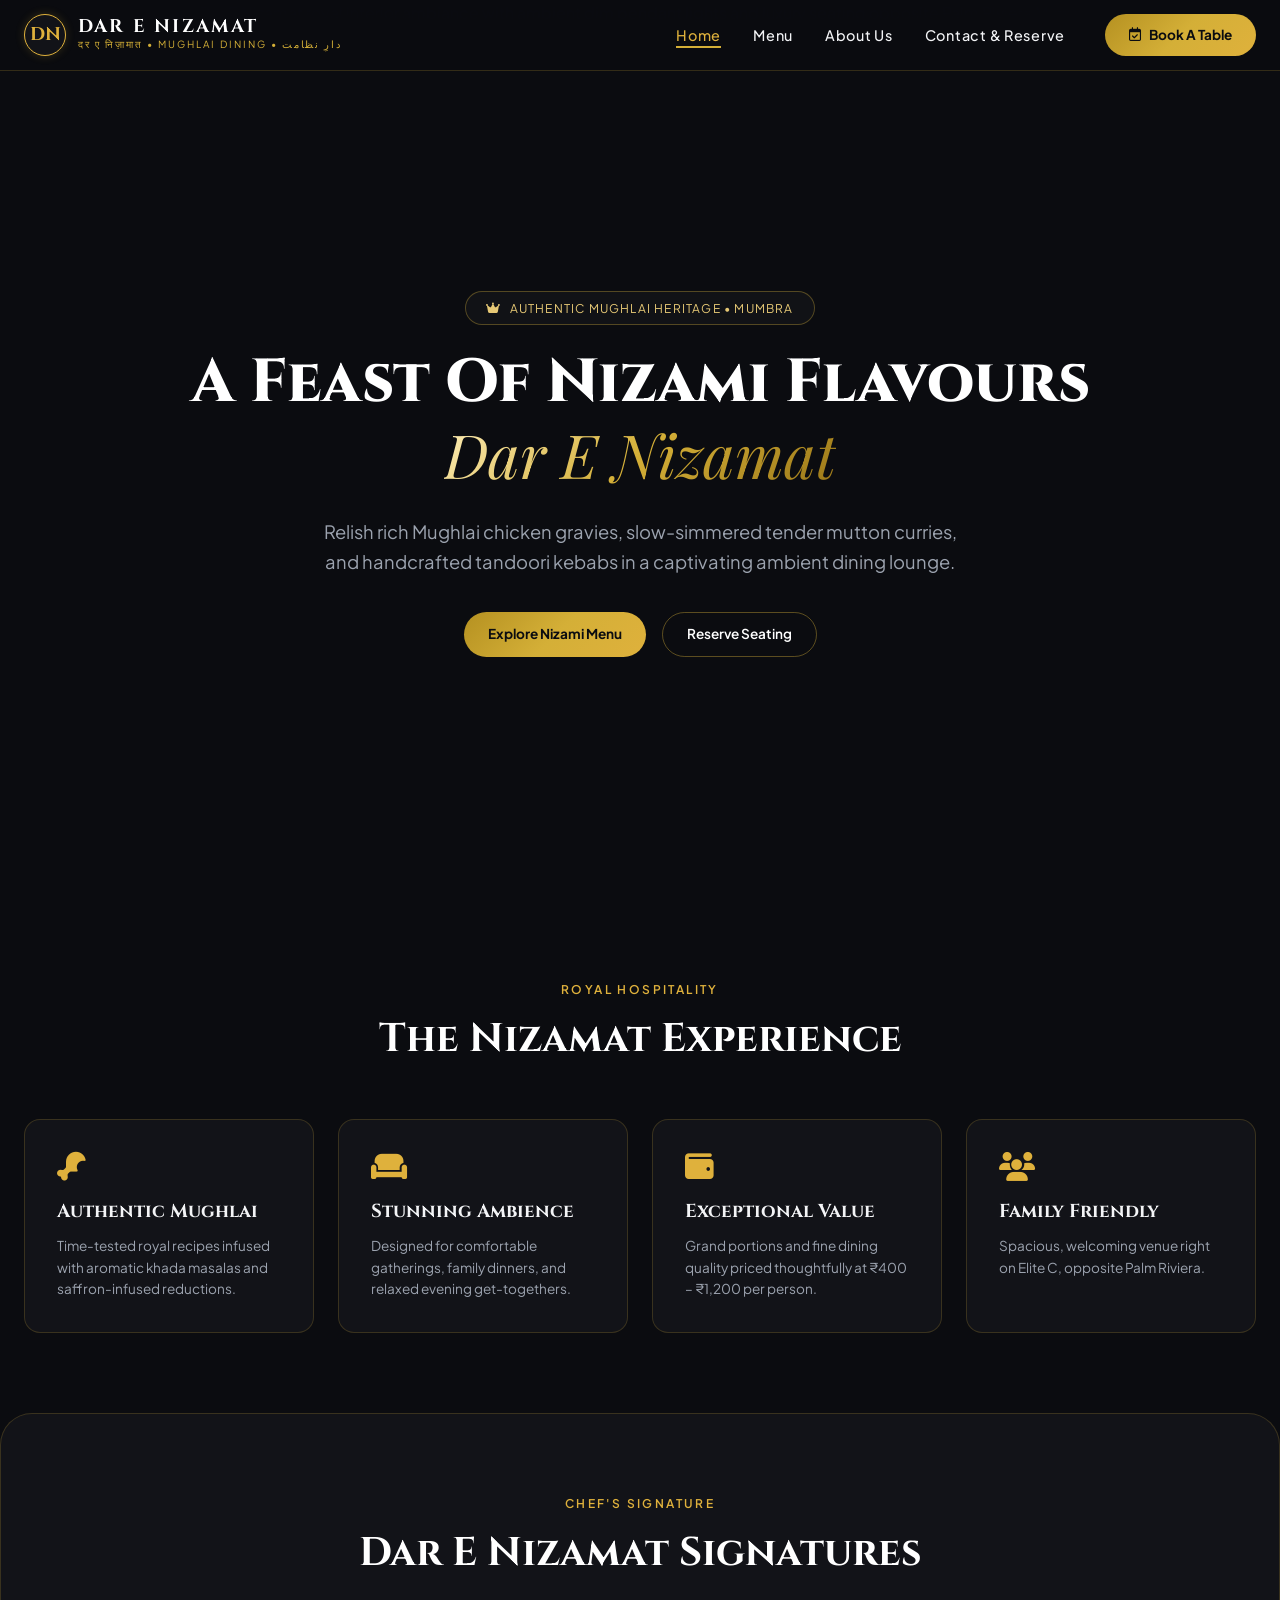
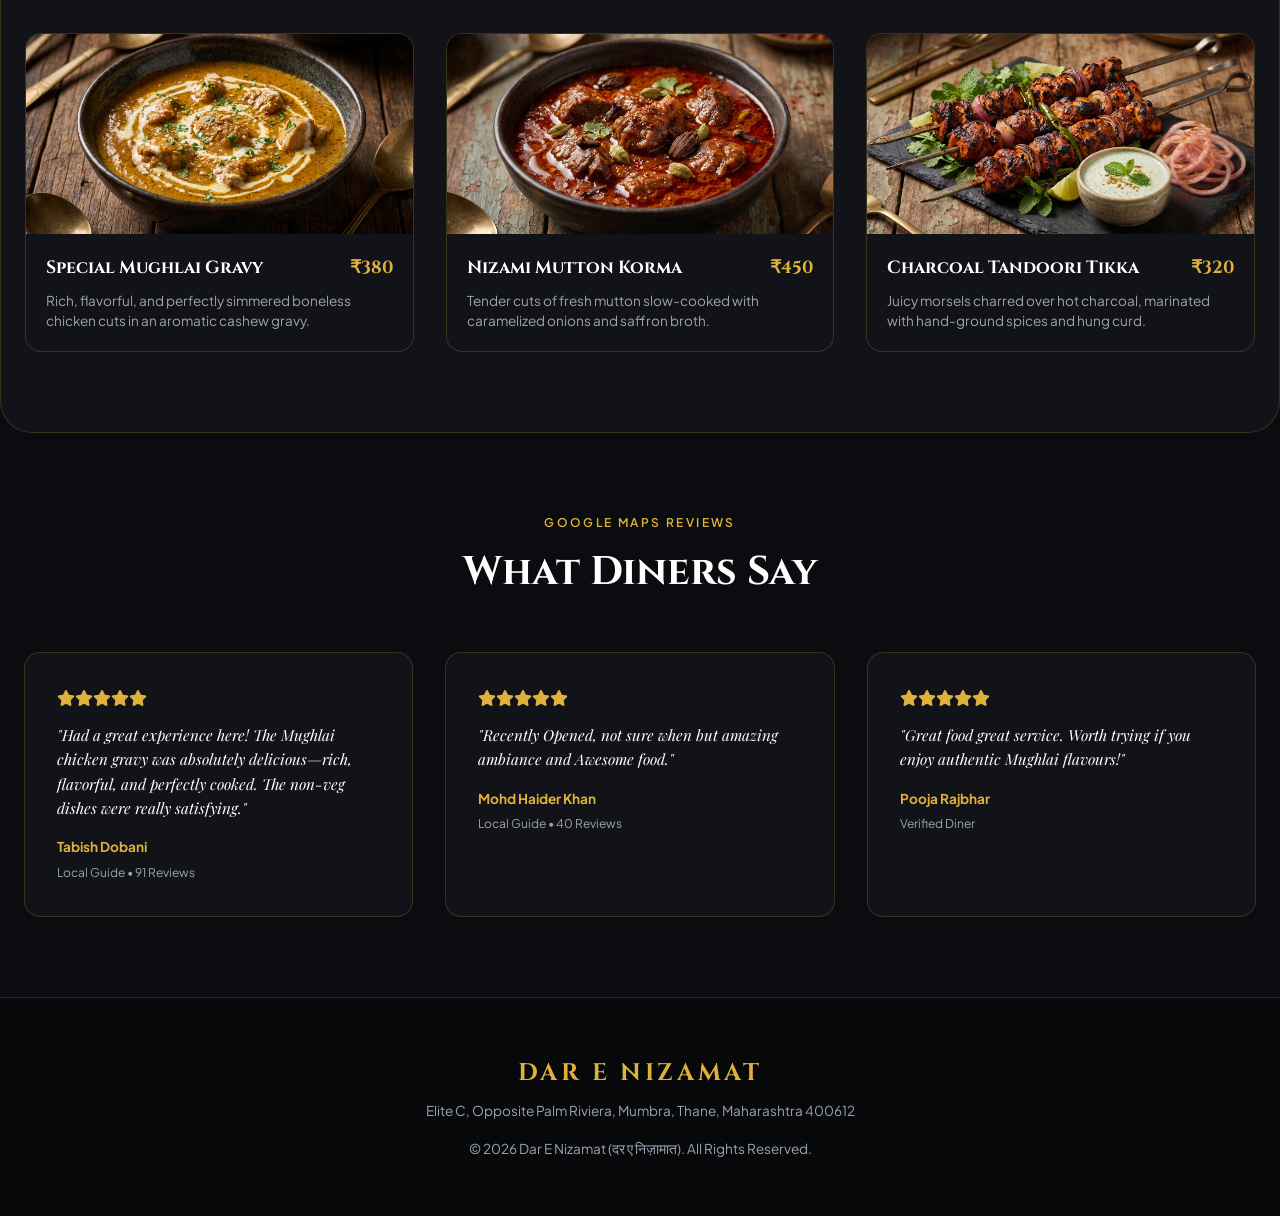
==== commit 3a20f7f5: "Add Responsiveness in Navbar" ====
--- a/index.html
+++ b/index.html
@@ -22,9 +22,10 @@
 
 <body>
 
-    <!-- Header Navigation -->
+    <!-- Responsive Navigation Bar -->
     <header class="navbar">
         <div class="nav-container">
+            <!-- Logo -->
             <a href="index.html" class="brand-logo">
                 <div class="logo-badge">DN</div>
                 <div class="brand-text">
@@ -32,18 +33,28 @@
                     <span>दर ए निज़ामात • Mughlai Dining • دارِ نظامت</span>
                 </div>
             </a>
-            <ul class="nav-links">
-                <li><a href="index.html" class="active">Home</a></li>
-                <li><a href="menu.html">Menu</a></li>
-                <li><a href="about.html">About Us</a></li>
-                <li><a href="contact.html">Contact & Reserve</a></li>
-            </ul>
-            <div class="nav-cta">
-                <a href="contact.html" class="btn-gold"><i class="fa-regular fa-calendar-check"></i> Book A Table</a>
+
+            <!-- Mobile Hamburger Trigger (Pure CSS) -->
+            <input type="checkbox" id="nav-toggle" class="nav-toggle-input">
+            <label for="nav-toggle" class="nav-toggle-label">
+                <i class="fa-solid fa-bars"></i>
+            </label>
+
+            <!-- Menu & CTA (Collapses on mobile) -->
+            <div class="nav-menu-wrapper">
+                <ul class="nav-links">
+                    <li><a href="index.html" class="active">Home</a></li>
+                    <li><a href="menu.html">Menu</a></li>
+                    <li><a href="about.html">About Us</a></li>
+                    <li><a href="contact.html">Contact & Reserve</a></li>
+                </ul>
+                <div class="nav-cta">
+                    <a href="contact.html" class="btn-gold"><i class="fa-regular fa-calendar-check"></i> Book A
+                        Table</a>
+                </div>
             </div>
         </div>
     </header>
-
     <!-- Hero Section -->
     <section class="hero">
         <img src="https://images.unsplash.com/photo-1517248135467-4c7edcad34c4?q=80&w=1920"
@@ -211,6 +222,9 @@
         </div>
     </footer>
 
+
+
+
 </body>
 
 </html>
--- a/style.css
+++ b/style.css
@@ -1,3 +1,4 @@
+/* Base Reset */
 * {
   box-sizing: border-box;
   margin: 0;
@@ -14,6 +15,7 @@
 body {
   line-height: 1.6;
   overflow-x: hidden;
+  width: 100%;
 }
 
 /* Custom Scrollbar */
@@ -50,11 +52,12 @@
   top: 0;
   left: 0;
   right: 0;
-  z-index: 100;
-  background: rgba(11, 12, 16, 0.9);
-  backdrop-filter: blur(12px);
+  z-index: 1000;
+  background: rgba(11, 12, 16, 0.95);
+  backdrop-filter: blur(14px);
   border-bottom: 1px solid rgba(212, 175, 55, 0.2);
-  padding: 1rem 2rem;
+  padding: 0.85rem 1.5rem;
+  transition: all 0.3s ease;
 }
 
 .nav-container {
@@ -63,6 +66,7 @@
   display: flex;
   justify-content: space-between;
   align-items: center;
+  position: relative;
 }
 
 .brand-logo {
@@ -73,35 +77,57 @@
 }
 
 .logo-badge {
-  width: 44px;
-  height: 44px;
+  width: 42px;
+  height: 42px;
   border-radius: 50%;
-  border: 1px solid #dfb13c;
+  border: 1.5px solid #dfb13c;
   display: flex;
   align-items: center;
   justify-content: center;
   background: #121318;
   font-family: "Cinzel", serif;
   color: #dfb13c;
-  font-size: 1.25rem;
+  font-size: 1.15rem;
   font-weight: 700;
+  box-shadow: 0 0 10px rgba(212, 175, 55, 0.2);
 }
 
 .brand-text h1 {
   font-family: "Cinzel", serif;
-  font-size: 1.25rem;
-  letter-spacing: 0.15em;
+  font-size: 1.15rem;
+  letter-spacing: 0.12em;
   color: #ffffff;
+  line-height: 1.1;
 }
 
 .brand-text span {
-  font-size: 0.65rem;
-  letter-spacing: 0.25em;
+  font-size: 0.62rem;
+  letter-spacing: 0.2em;
   color: #d4af37;
   text-transform: uppercase;
   display: block;
 }
 
+/* Checkbox Toggle for Mobile Navigation */
+.nav-toggle-input {
+  display: none;
+}
+
+.nav-toggle-label {
+  display: none;
+  cursor: pointer;
+  padding: 0.5rem;
+  color: #dfb13c;
+  font-size: 1.5rem;
+  transition: transform 0.3s ease;
+}
+
+.nav-menu-wrapper {
+  display: flex;
+  align-items: center;
+  gap: 2.5rem;
+}
+
 .nav-links {
   display: flex;
   gap: 2rem;
@@ -111,7 +137,7 @@
 .nav-links a {
   color: #f3f4f6;
   text-decoration: none;
-  font-size: 0.875rem;
+  font-size: 0.9rem;
   font-weight: 500;
   letter-spacing: 0.05em;
   transition: 0.3s ease;
@@ -140,59 +166,65 @@
   width: 100%;
 }
 
-/* Buttons */
+/* Action Buttons */
 .btn-gold {
   background: linear-gradient(135deg, #b59121, #d4af37, #dfb13c);
   color: #0b0c10;
-  padding: 0.65rem 1.6rem;
+  padding: 0.65rem 1.5rem;
   border-radius: 50px;
   font-weight: 700;
   font-size: 0.85rem;
   text-decoration: none;
   display: inline-flex;
   align-items: center;
+  justify-content: center;
   gap: 0.5rem;
   border: none;
   cursor: pointer;
-  transition: 0.3s ease;
+  transition:
+    transform 0.3s ease,
+    box-shadow 0.3s ease;
 }
 
 .btn-gold:hover {
   transform: translateY(-2px);
-  box-shadow: 0 4px 15px rgba(212, 175, 55, 0.4);
+  box-shadow: 0 4px 18px rgba(212, 175, 55, 0.4);
 }
 
 .btn-outline {
   background: transparent;
   color: #ffffff;
-  padding: 0.65rem 1.6rem;
+  padding: 0.65rem 1.5rem;
   border-radius: 50px;
   font-weight: 600;
   font-size: 0.85rem;
   text-decoration: none;
+  display: inline-flex;
+  align-items: center;
+  justify-content: center;
   border: 1px solid rgba(212, 175, 55, 0.4);
-  transition: 0.3s ease;
+  transition: all 0.3s ease;
 }
 
 .btn-outline:hover {
   border-color: #dfb13c;
   color: #e6c875;
-  background: rgba(212, 175, 55, 0.05);
-}
-
-/* Glass Panels & Cards */
+  background: rgba(212, 175, 55, 0.08);
+}
+
+/* Glass Panels & Feature Cards */
 .glass-card {
   background: #121318;
   border: 1px solid rgba(212, 175, 55, 0.2);
   border-radius: 1rem;
   padding: 2rem;
-  transition: 0.3s ease;
+  transition: all 0.3s ease;
 }
 
 .glass-card:hover {
   border-color: #d4af37;
   transform: translateY(-4px);
-  box-shadow: 0 10px 20px rgba(0, 0, 0, 0.5);
+  box-shadow: 0 12px 25px rgba(0, 0, 0, 0.6);
 }
 
 /* Hero Section */
@@ -202,7 +234,7 @@
   display: flex;
   align-items: center;
   justify-content: center;
-  padding: 8rem 1.5rem 4rem;
+  padding: 7rem 1.5rem 4rem;
   overflow: hidden;
   text-align: center;
 }
@@ -215,7 +247,7 @@
   height: 100%;
   object-fit: cover;
   z-index: -2;
-  filter: brightness(0.45);
+  filter: brightness(0.4);
 }
 
 .hero-overlay {
@@ -241,8 +273,8 @@
   gap: 0.5rem;
   padding: 0.4rem 1.25rem;
   border-radius: 50px;
-  background: #121318;
-  border: 1px solid rgba(212, 175, 55, 0.3);
+  background: rgba(18, 19, 24, 0.9);
+  border: 1px solid rgba(212, 175, 55, 0.35);
   font-size: 0.75rem;
   letter-spacing: 0.1em;
   color: #e6c875;
@@ -252,18 +284,19 @@
 
 .hero-title {
   font-family: "Cinzel", serif;
-  font-size: 3.5rem;
+  font-size: clamp(2.2rem, 5vw, 3.8rem);
   font-weight: 800;
-  line-height: 1.2;
-  margin-bottom: 1.5rem;
+  line-height: 1.15;
+  margin-bottom: 1.25rem;
   color: #ffffff;
 }
 
 .hero-subtitle {
-  font-size: 1.1rem;
+  font-size: clamp(0.95rem, 2vw, 1.15rem);
   color: #9ca3af;
   max-width: 650px;
-  margin: 0 auto 2.5rem;
+  margin: 0 auto 2.25rem;
+  line-height: 1.6;
 }
 
 .hero-cta-group {
@@ -273,7 +306,7 @@
   flex-wrap: wrap;
 }
 
-/* Sections */
+/* Sections Structure */
 .section {
   padding: 5rem 1.5rem;
   max-width: 1280px;
@@ -297,7 +330,7 @@
 
 .section-heading {
   font-family: "Cinzel", serif;
-  font-size: 2.5rem;
+  font-size: clamp(1.8rem, 3.5vw, 2.5rem);
   color: #ffffff;
 }
 
@@ -321,13 +354,13 @@
   gap: 1.5rem;
 }
 
-/* Menu Card */
+/* Menu Cards */
 .menu-card {
   background: #121318;
   border: 1px solid rgba(212, 175, 55, 0.2);
   border-radius: 1rem;
   overflow: hidden;
-  transition: 0.3s ease;
+  transition: all 0.3s ease;
   display: flex;
   flex-direction: column;
 }
@@ -335,7 +368,7 @@
 .menu-card:hover {
   transform: translateY(-5px);
   border-color: #d4af37;
-  box-shadow: 0 8px 20px rgba(0, 0, 0, 0.6);
+  box-shadow: 0 10px 22px rgba(0, 0, 0, 0.6);
 }
 
 .menu-img-wrap {
@@ -356,7 +389,7 @@
 }
 
 .menu-content {
-  padding: 1.5rem;
+  padding: 1.25rem;
   display: flex;
   flex-direction: column;
   flex-grow: 1;
@@ -371,13 +404,13 @@
 
 .dish-title {
   font-family: "Cinzel", serif;
-  font-size: 1.15rem;
+  font-size: 1.1rem;
   color: #ffffff;
 }
 
 .dish-price {
   font-family: "Cinzel", serif;
-  font-size: 1.15rem;
+  font-size: 1.1rem;
   font-weight: 700;
   color: #dfb13c;
 }
@@ -385,6 +418,7 @@
 .dish-desc {
   font-size: 0.85rem;
   color: #9ca3af;
+  line-height: 1.5;
 }
 
 /* Tables */
@@ -420,7 +454,7 @@
   font-size: 0.8rem;
   text-transform: uppercase;
   color: #dfb13c;
-  margin-bottom: 0.5rem;
+  margin-bottom: 0.4rem;
 }
 
 .form-input,
@@ -434,6 +468,7 @@
   color: #ffffff;
   font-family: "Plus Jakarta Sans", sans-serif;
   font-size: 0.9rem;
+  transition: border-color 0.3s ease;
 }
 
 .form-input:focus,
@@ -446,13 +481,13 @@
 /* Gallery Grid */
 .gallery-grid {
   display: grid;
-  grid-template-columns: repeat(auto-fit, minmax(200px, 1fr));
+  grid-template-columns: repeat(auto-fit, minmax(220px, 1fr));
   gap: 1.25rem;
 }
 
 .gallery-item {
-  height: 200px;
-  border-radius: 0.5rem;
+  height: 220px;
+  border-radius: 0.75rem;
   overflow: hidden;
   border: 1px solid rgba(212, 175, 55, 0.2);
 }
@@ -472,7 +507,7 @@
 footer {
   background: #07080a;
   border-top: 1px solid rgba(212, 175, 55, 0.2);
-  padding: 3rem 1.5rem;
+  padding: 3.5rem 1.5rem;
   text-align: center;
 }
 
@@ -482,7 +517,7 @@
   margin-top: 1rem;
 }
 
-/* Simple Fade In Animation */
+/* Animation */
 @keyframes fadeIn {
   from {
     opacity: 0;
@@ -494,25 +529,122 @@
   }
 }
 
-/* Mobile Responsiveness */
-@media (max-width: 900px) {
-  .grid-4,
+/* ============================================================
+   RESPONSIVE MEDIA QUERIES (TABLETS & MOBILE PHONES)
+   ============================================================ */
+
+@media (max-width: 1024px) {
+  .grid-4 {
+    grid-template-columns: repeat(2, 1fr);
+  }
+}
+
+@media (max-width: 868px) {
+  /* Show hamburger button */
+  .nav-toggle-label {
+    display: block;
+  }
+
+  /* Dropdown Wrapper for Mobile */
+  .nav-menu-wrapper {
+    position: absolute;
+    top: 100%;
+    left: 0;
+    right: 0;
+    background: #0e0f14;
+    border-bottom: 1px solid rgba(212, 175, 55, 0.3);
+    flex-direction: column;
+    gap: 1.5rem;
+    padding: 2rem 1.5rem;
+    max-height: 0;
+    overflow: hidden;
+    opacity: 0;
+    pointer-events: none;
+    transition: all 0.4s ease-in-out;
+  }
+
+  /* When checkbox is clicked, open mobile menu */
+  .nav-toggle-input:checked ~ .nav-menu-wrapper {
+    max-height: 450px;
+    opacity: 1;
+    pointer-events: auto;
+  }
+
+  /* Rotate icon when active */
+  .nav-toggle-input:checked ~ .nav-toggle-label i {
+    transform: rotate(90deg);
+  }
+
+  .nav-links {
+    flex-direction: column;
+    width: 100%;
+    text-align: center;
+    gap: 1.25rem;
+  }
+
+  .nav-links a {
+    display: inline-block;
+    font-size: 1.05rem;
+  }
+
+  .nav-cta {
+    width: 100%;
+    display: flex;
+    justify-content: center;
+  }
+
+  .nav-cta .btn-gold {
+    width: 100%;
+    max-width: 280px;
+    padding: 0.8rem;
+  }
+
   .grid-3 {
     grid-template-columns: repeat(2, 1fr);
   }
-}
-
-@media (max-width: 650px) {
-  .grid-2,
+
+  .grid-2 {
+    grid-template-columns: 1fr;
+  }
+}
+
+@media (max-width: 600px) {
+  .grid-4,
   .grid-3,
-  .grid-4 {
+  .grid-2 {
     grid-template-columns: 1fr;
   }
-  .nav-links,
-  .nav-cta {
-    display: none;
-  }
-  .hero-title {
-    font-size: 2.2rem;
-  }
-}
+
+  .navbar {
+    padding: 0.75rem 1rem;
+  }
+
+  .brand-text h1 {
+    font-size: 1rem;
+  }
+
+  .brand-text span {
+    font-size: 0.55rem;
+  }
+
+  .hero {
+    padding: 6.5rem 1rem 3rem;
+  }
+
+  .hero-cta-group {
+    flex-direction: column;
+    width: 100%;
+  }
+
+  .hero-cta-group a {
+    width: 100%;
+  }
+
+  .section {
+    padding: 3.5rem 1rem;
+  }
+
+  .glass-card {
+    padding: 1.5rem;
+  }
+}
